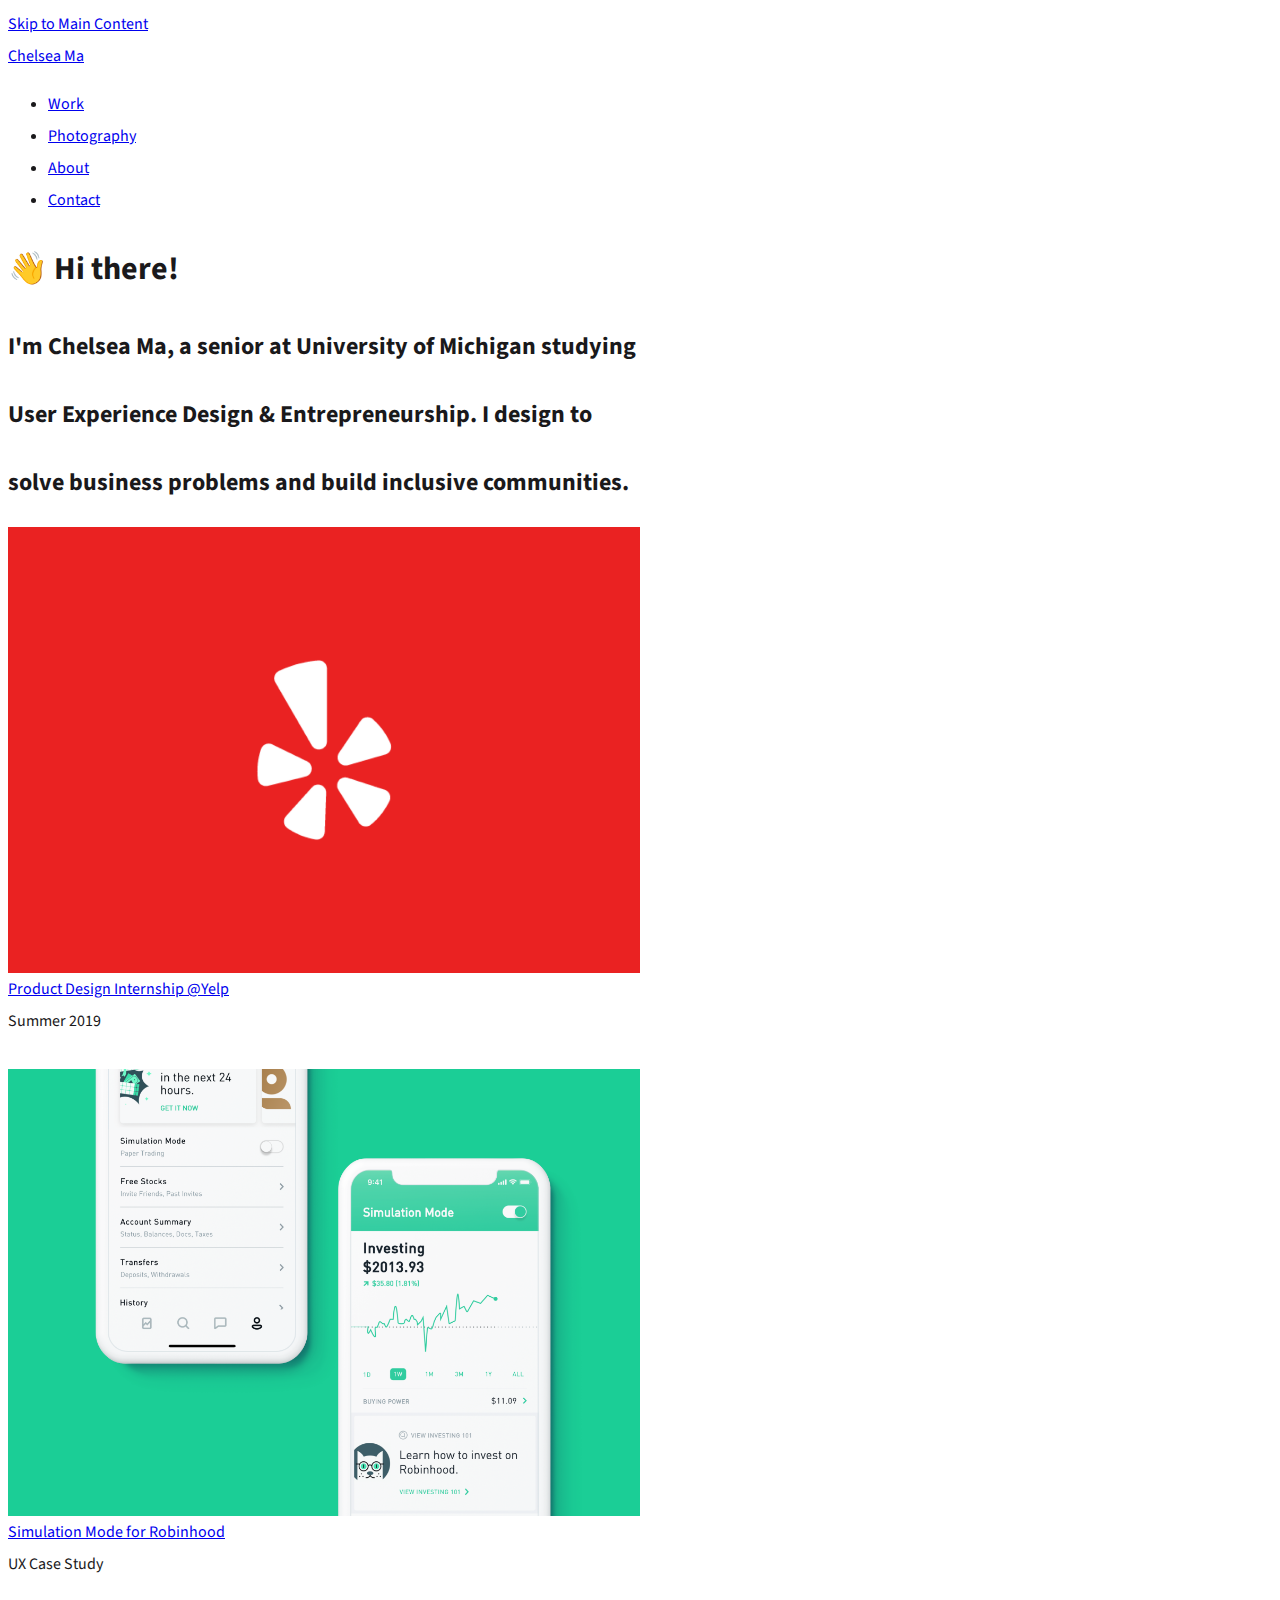
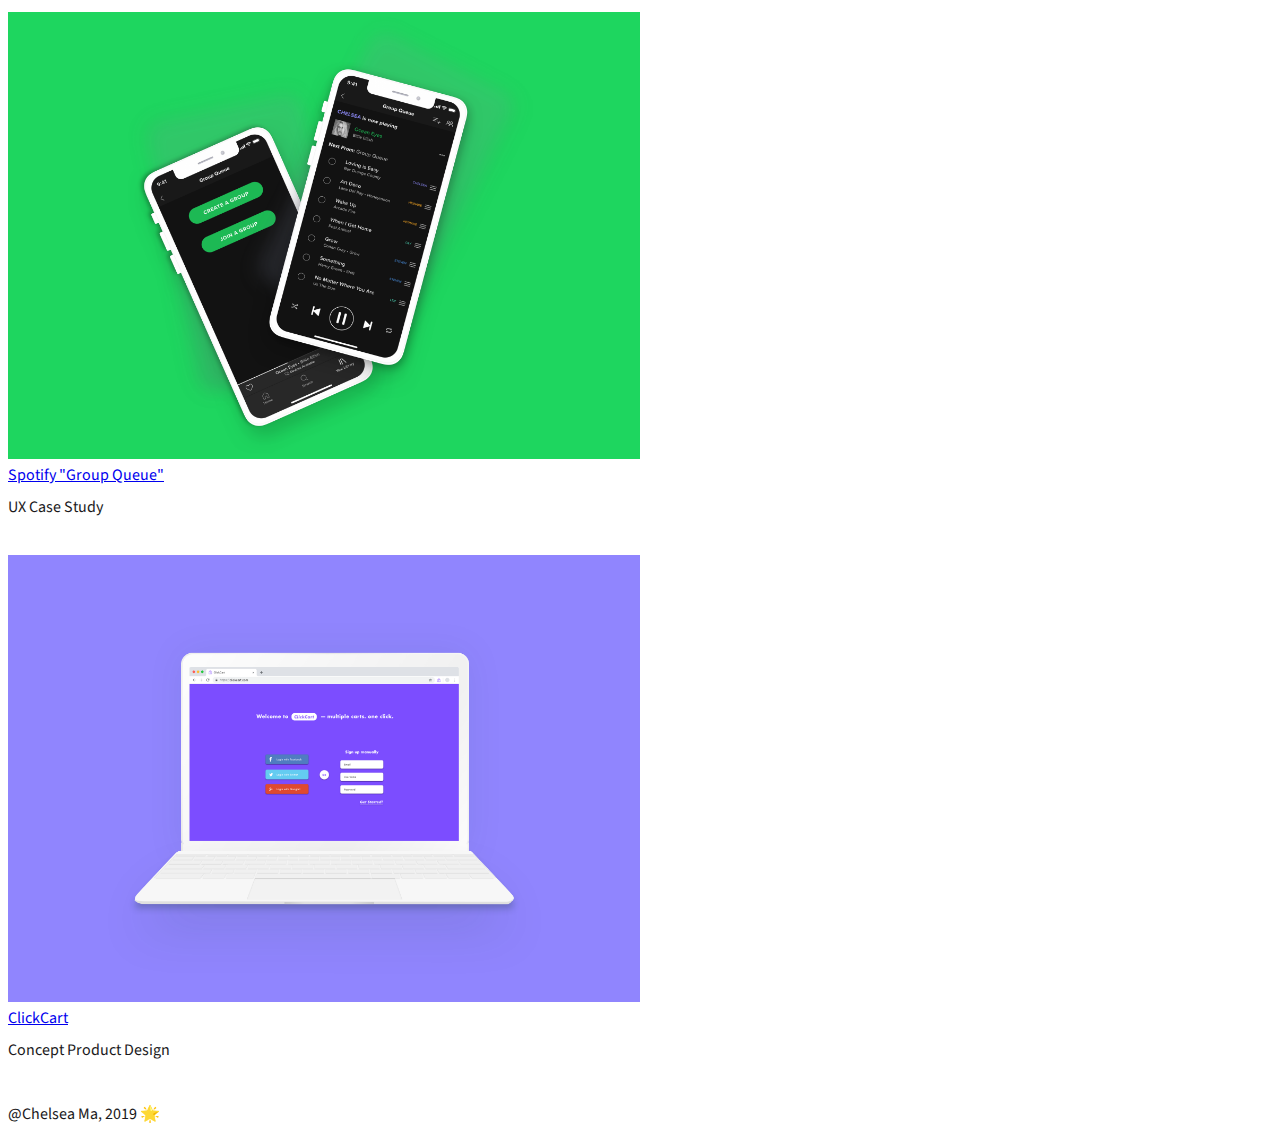
==== index.html @ 52afdb99 "Restructuring the Website" ====
<!DOCTYPE html>
<html lang="en">
<head>
  <link rel="stylesheet" type="text/css" href="css/html5reset.css">
  <link rel="stylesheet" type="text/css" href="css/style.css">
  <meta name = 'viewport' content='width=device-width, initial-scale=1'>
  <title>Chelsea Ma</title>
</head>

<body>
  <div class="skip"><a href="#main">Skip to Main Content</a></div>
  <header class="header">
  	<div class="container">
      <a href="index.html" class="main-logo float-left">Chelsea Ma</a>
			<ul class="main-nav float-right">
				<li><a href="index.html" class="active">Work</a></li>
				<li><a href="photography.html">Photography</a></li>
				<li><a href="about.html">About</a></li>
				<li><a href="contact.html">Contact</a></li>
			</ul>
    </div>
	</header>

 <div id="main">
    <div class="work">
			<div class="container">
				<h1>👋 Hi there!</h1>
				<h2>I'm Chelsea Ma, a senior at University of Michigan studying
				<h2>User Experience Design & Entrepreneurship. I design to</h2>
				<h2>solve business problems and build inclusive communities.‍</h2>

        <div class="work">
          <div class="project1">
            <a href=" ">
              <img src="images/work/project1.png" alt="project1 thumnail">
            </a>
            <div class="desc">
              <div class="title"><a href="project1.html">Product Design Internship @Yelp</a></div>
              <div class="summary">Summer 2019</div>
            </div>
          </div>
          <br>

          <div class="project2">
            <a href=" ">
              <img src="images/work/project2.png" alt="project2 thumnail">
            </a>
            <div class="desc">
              <div class="title"><a href="project2.html">Simulation Mode for Robinhood</a></div>
              <div class="summary">UX Case Study</div>
            </div>
          </div>
          <br>

          <div class="project3">
            <a href=" ">
              <img src="images/work/project3.png" alt="project3 thumnail">
            </a>
            <div class="desc">
              <div class="title"><a href="project3.html">Spotify "Group Queue"</a></div>
              <div class="summary">UX Case Study</div>
            </div>
          </div>
          <br>

          <div class="project4">
            <a href=" ">
              <img src="images/work/project4.png" alt="project4 thumnail">
            </a>
            <div class="desc">
              <div class="title"><a href="project4.html">ClickCart</a></div>
              <div class="summary">Concept Product Design</div>
            </div>
          </div>
          <br>

			</div>
		</div>
  </div>

    <footer>
    @Chelsea Ma, 2019 🌟 <br>
  </footer>


  </body>
</html>
---- css/style.css ----
@import url('https://fonts.googleapis.com/css?family=Source+Sans+Pro:400,600,700');

  body {
    font-family: 'Source Sans Pro';
    font-size: 16px;
    color: #1A191B;
    line-height: 2;
    background: #ffffff;
  }

	img {
		max-width: 50%;
		vertical-align: middle;
	}
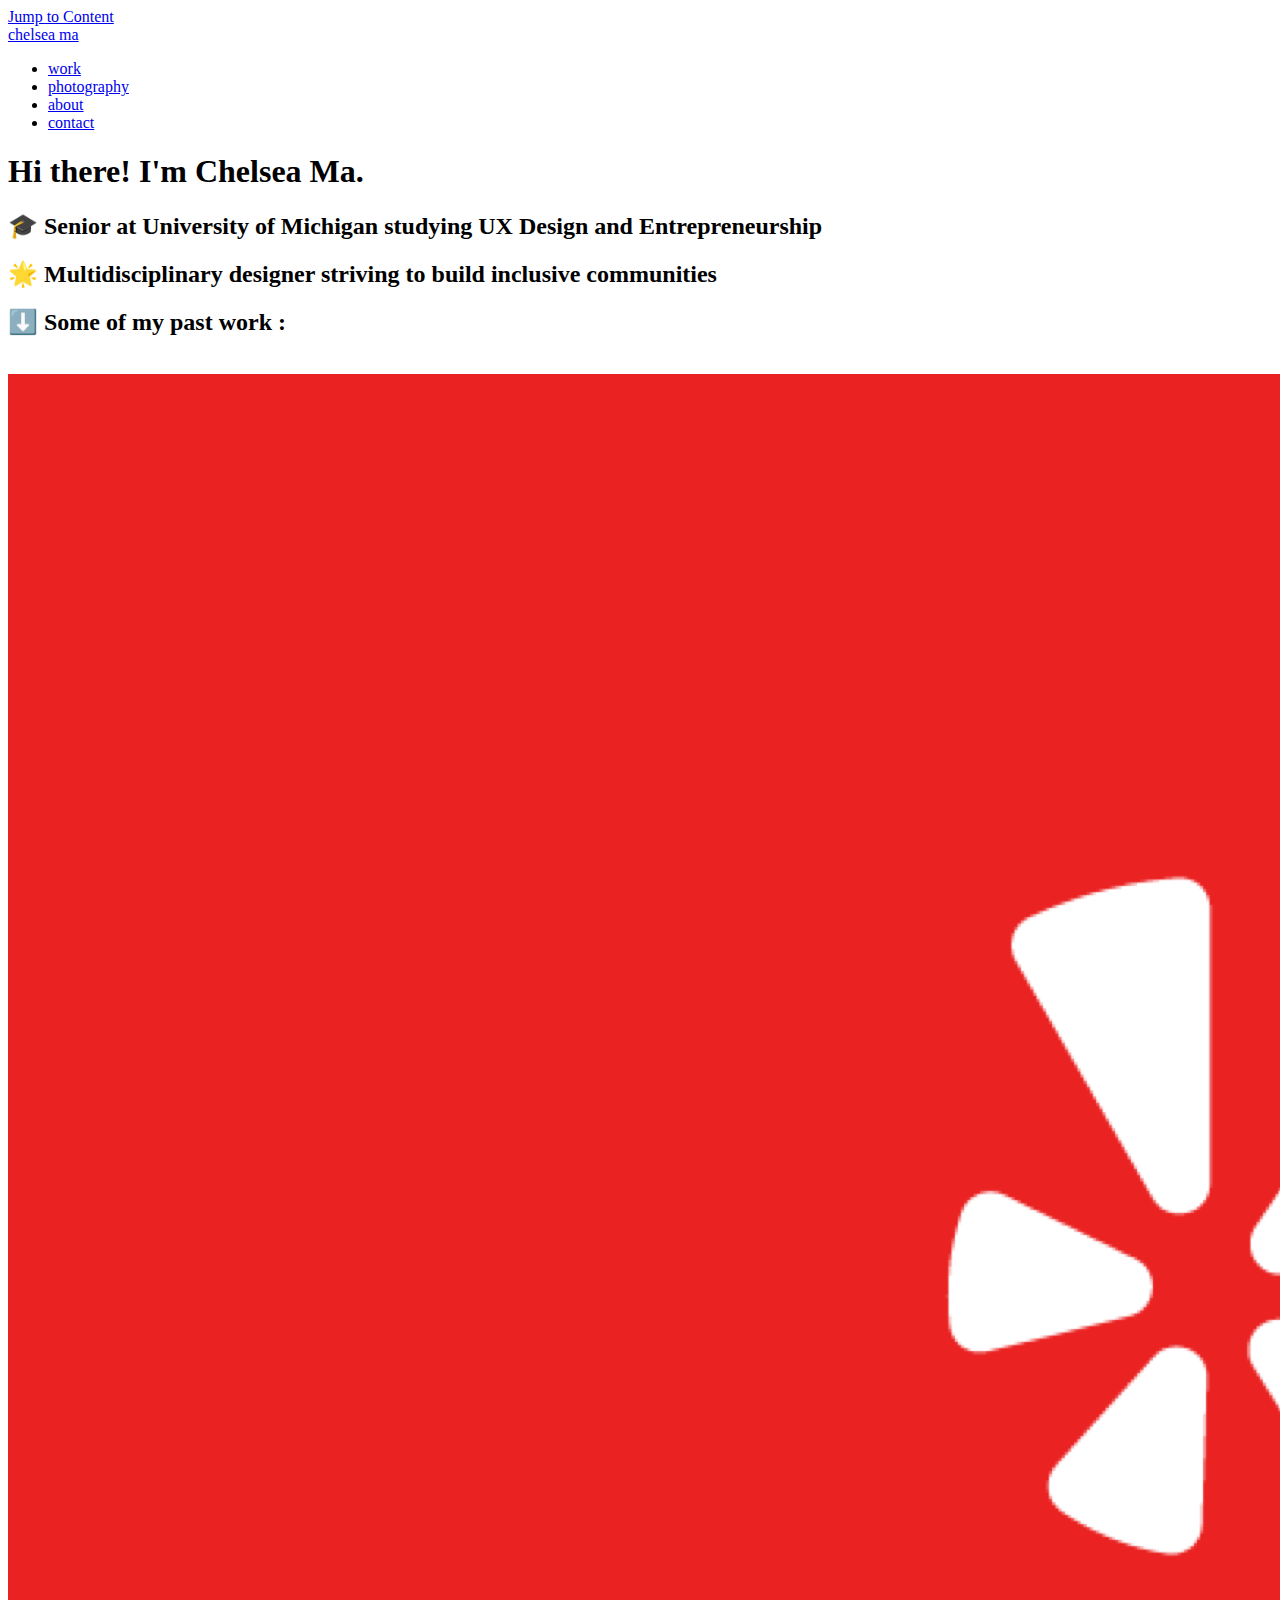
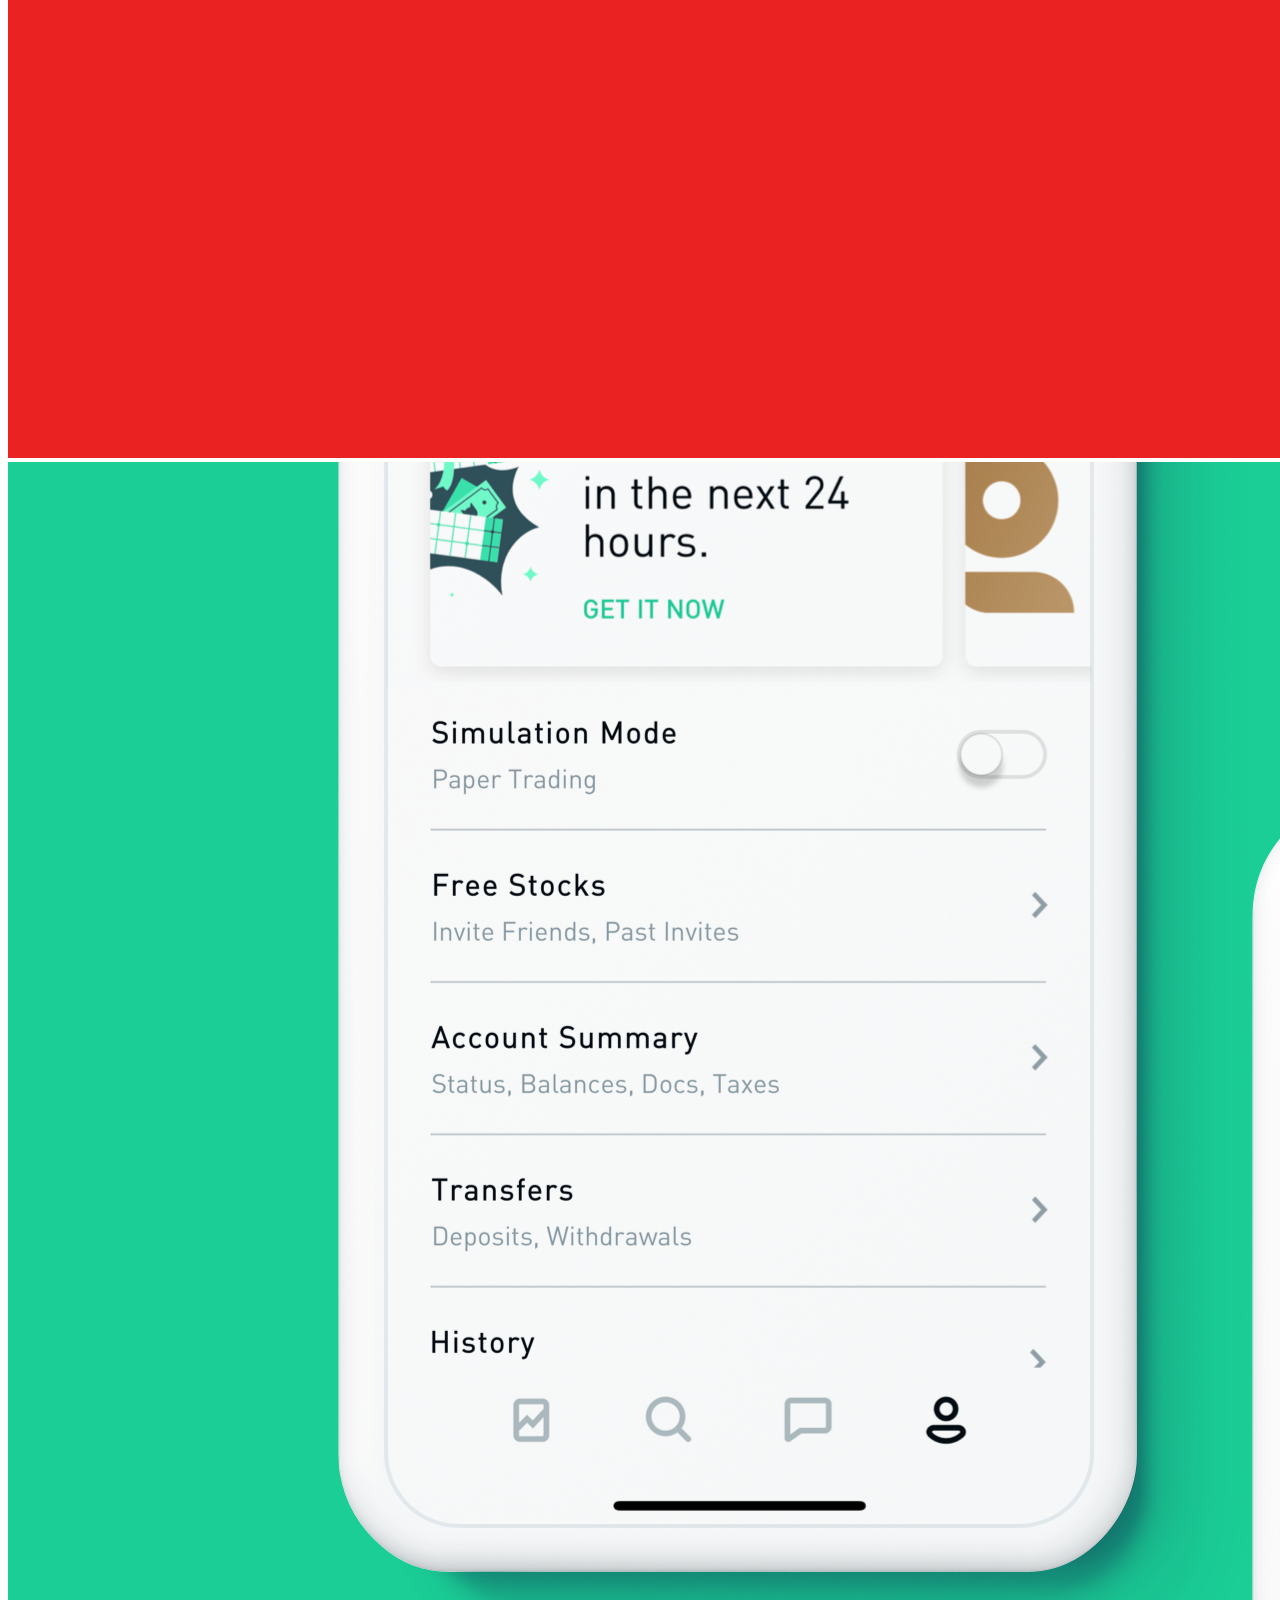
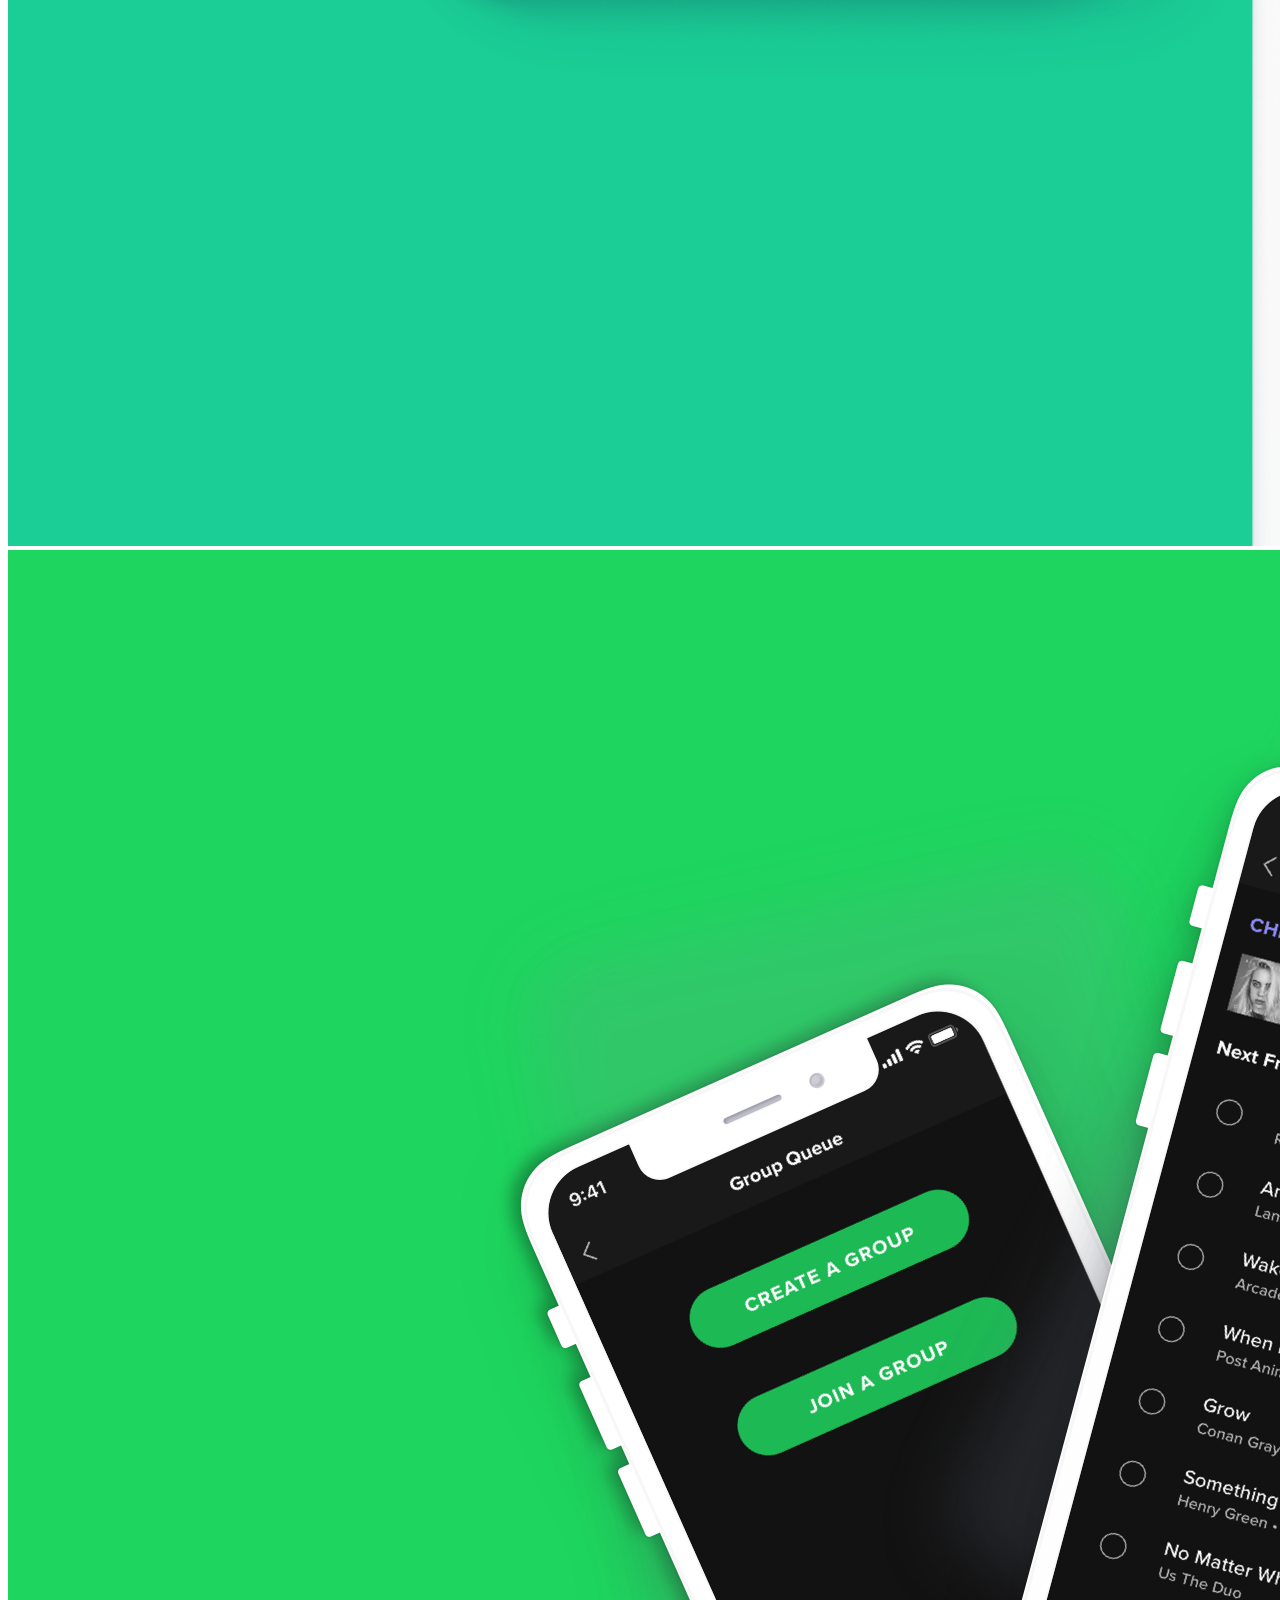
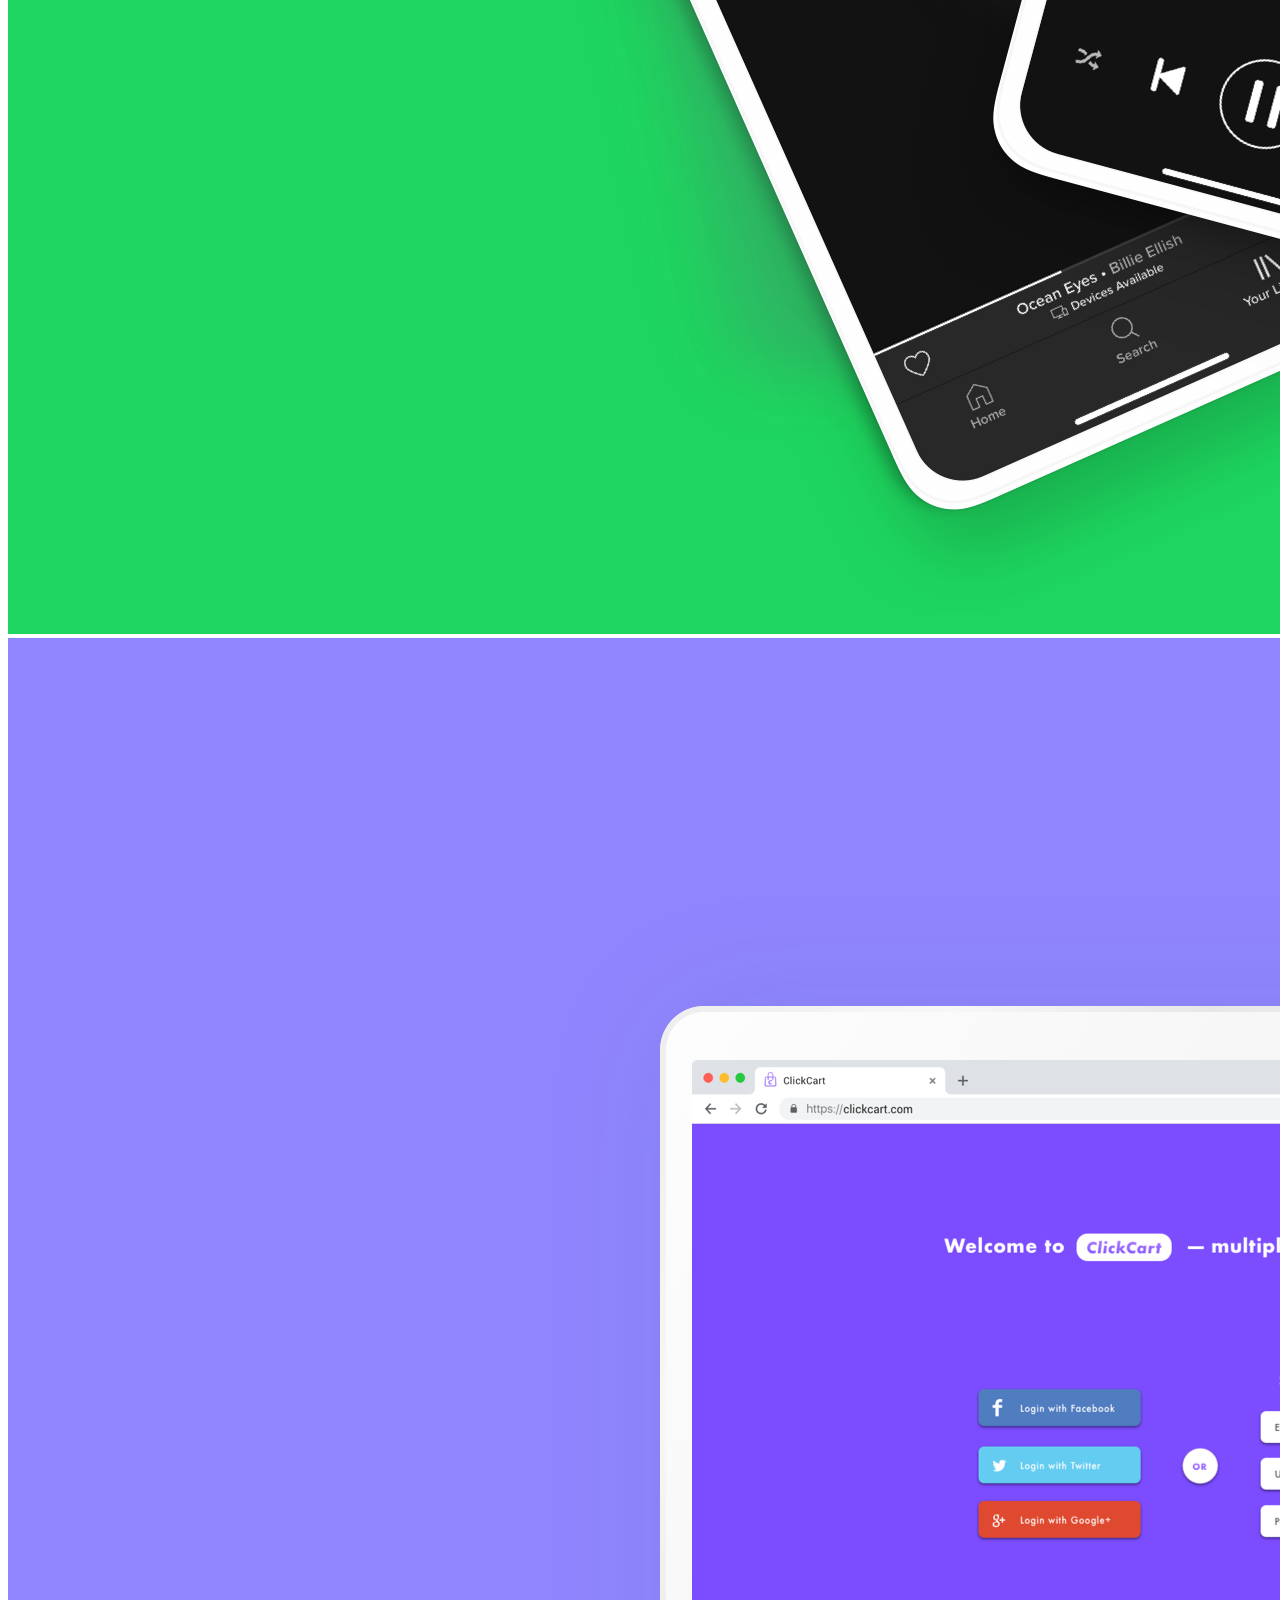
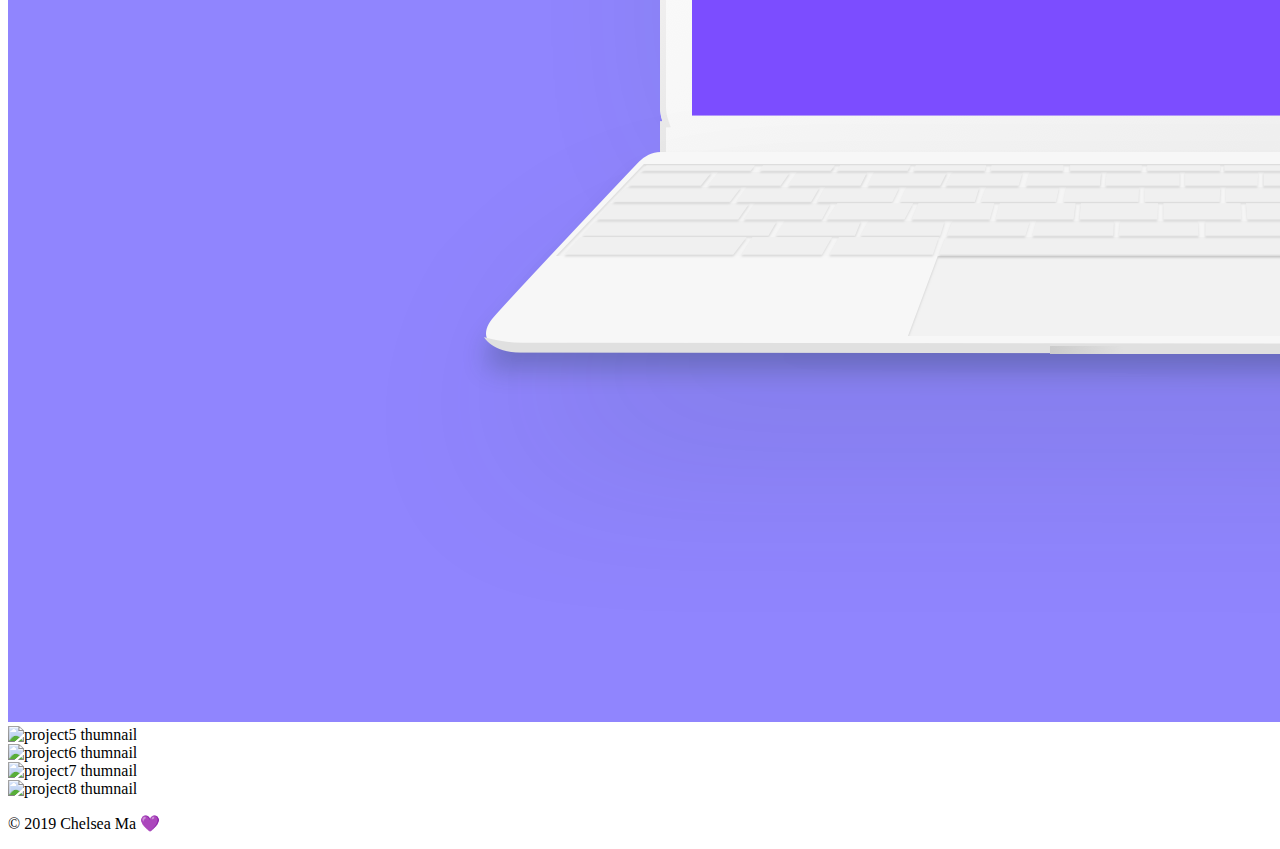
==== commit 2e31f70c: "Update index.html" ====
--- a/index.html
+++ b/index.html
@@ -1,87 +1,99 @@
 <!DOCTYPE html>
 <html lang="en">
+
 <head>
-  <link rel="stylesheet" type="text/css" href="css/html5reset.css">
-  <link rel="stylesheet" type="text/css" href="css/style.css">
-  <meta name = 'viewport' content='width=device-width, initial-scale=1'>
-  <title>Chelsea Ma</title>
+	<meta charset="utf-8">
+	<meta name="viewport" content="width=device-width, initial-scale=1">
+	<title>Chelsea Ma</title>
+	<link rel="stylesheet" href="css/stylesheet.css">
 </head>
 
 <body>
-  <div class="skip"><a href="#main">Skip to Main Content</a></div>
-  <header class="header">
-  	<div class="container">
-      <a href="index.html" class="main-logo float-left">Chelsea Ma</a>
-			<ul class="main-nav float-right">
-				<li><a href="index.html" class="active">Work</a></li>
-				<li><a href="photography.html">Photography</a></li>
-				<li><a href="about.html">About</a></li>
-				<li><a href="contact.html">Contact</a></li>
+	<a class="skip" href="#main">Jump to Content</a>
+	<header class="header">
+		<div class="container">
+			<a href="index.html" class="logo">chelsea ma</a>
+			<ul class="nav">
+				<li><a href="index.html" class="active">work</a></li>
+				<li><a href="photography.html">photography</a></li>
+				<li><a href="about.html">about</a></li>
+				<li><a href="contact.html">contact</a></li>
 			</ul>
-    </div>
+		</div>
 	</header>
 
- <div id="main">
-    <div class="work">
+	<div id="main" class="main-content">
+		<div class="work">
 			<div class="container">
-				<h1>👋 Hi there!</h1>
-				<h2>I'm Chelsea Ma, a senior at University of Michigan studying
-				<h2>User Experience Design & Entrepreneurship. I design to</h2>
-				<h2>solve business problems and build inclusive communities.‍</h2>
+				<h1>Hi there! I'm Chelsea Ma.</h1>
+				<h2>🎓 Senior at University of Michigan studying
+					  UX Design and Entrepreneurship</h2>
+				<h2>🌟 Multidisciplinary designer striving to build inclusive communities</h2>
+				<h2>⬇️ Some of my past work : </h2>
+				<br>
 
-        <div class="work">
-          <div class="project1">
-            <a href=" ">
-              <img src="images/work/project1.png" alt="project1 thumnail">
-            </a>
-            <div class="desc">
-              <div class="title"><a href="project1.html">Product Design Internship @Yelp</a></div>
-              <div class="summary">Summer 2019</div>
-            </div>
-          </div>
-          <br>
+			  <div class="gallery">
+			    <a>
+			      <img src="images/work/project1.png" alt="project1 thumnail">
+			    </a>
+				</div>
 
-          <div class="project2">
-            <a href=" ">
-              <img src="images/work/project2.png" alt="project2 thumnail">
-            </a>
-            <div class="desc">
-              <div class="title"><a href="project2.html">Simulation Mode for Robinhood</a></div>
-              <div class="summary">UX Case Study</div>
-            </div>
-          </div>
-          <br>
+			  <div class="gallery">
+			    <a>
+			      <img src="images/work/project2.png" alt="project2 thumnail" >
+			    </a>
+				</div>
 
-          <div class="project3">
-            <a href=" ">
-              <img src="images/work/project3.png" alt="project3 thumnail">
-            </a>
-            <div class="desc">
-              <div class="title"><a href="project3.html">Spotify "Group Queue"</a></div>
-              <div class="summary">UX Case Study</div>
-            </div>
-          </div>
-          <br>
+			  <div class="gallery">
+			    <a>
+			      <img src="images/work/project3.png" alt="project3 thumnail">
+			    </a>
+				</div>
 
-          <div class="project4">
-            <a href=" ">
-              <img src="images/work/project4.png" alt="project4 thumnail">
-            </a>
-            <div class="desc">
-              <div class="title"><a href="project4.html">ClickCart</a></div>
-              <div class="summary">Concept Product Design</div>
-            </div>
-          </div>
-          <br>
+			  <div class="gallery">
+			    <a>
+			      <img src="images/work/project4.png" alt="project4 thumnail">
+			    </a>
+				</div>
+
+				<div class="gallery">
+					<a>
+						<img src="images/work/project5.png" alt="project5 thumnail">
+					</a>
+				</div>
+
+				<div class="gallery">
+					<a>
+						<img src="images/work/project6.png" alt="project6 thumnail">
+					</a>
+				</div>
+
+				<div class="gallery">
+					<a>
+						<img src="images/work/project7.png" alt="project7 thumnail">
+					</a>
+				</div>
+
+				<div class="gallery">
+					<a>
+						<img src="images/work/project8.png" alt="project8 thumnail">
+					</a>
+				</div>
+
+				<div class="clearfix"></div>
 
 			</div>
 		</div>
-  </div>
+	</div>
 
-    <footer>
-    @Chelsea Ma, 2019 🌟 <br>
-  </footer>
+	<footer class="footer">
+		<div class="container">
+			<div class="copy">
+        <p>&copy; 2019 Chelsea Ma 💜</p>
+			</div>
+		</div>
+	</footer>
 
 
-  </body>
+</body>
 </html>
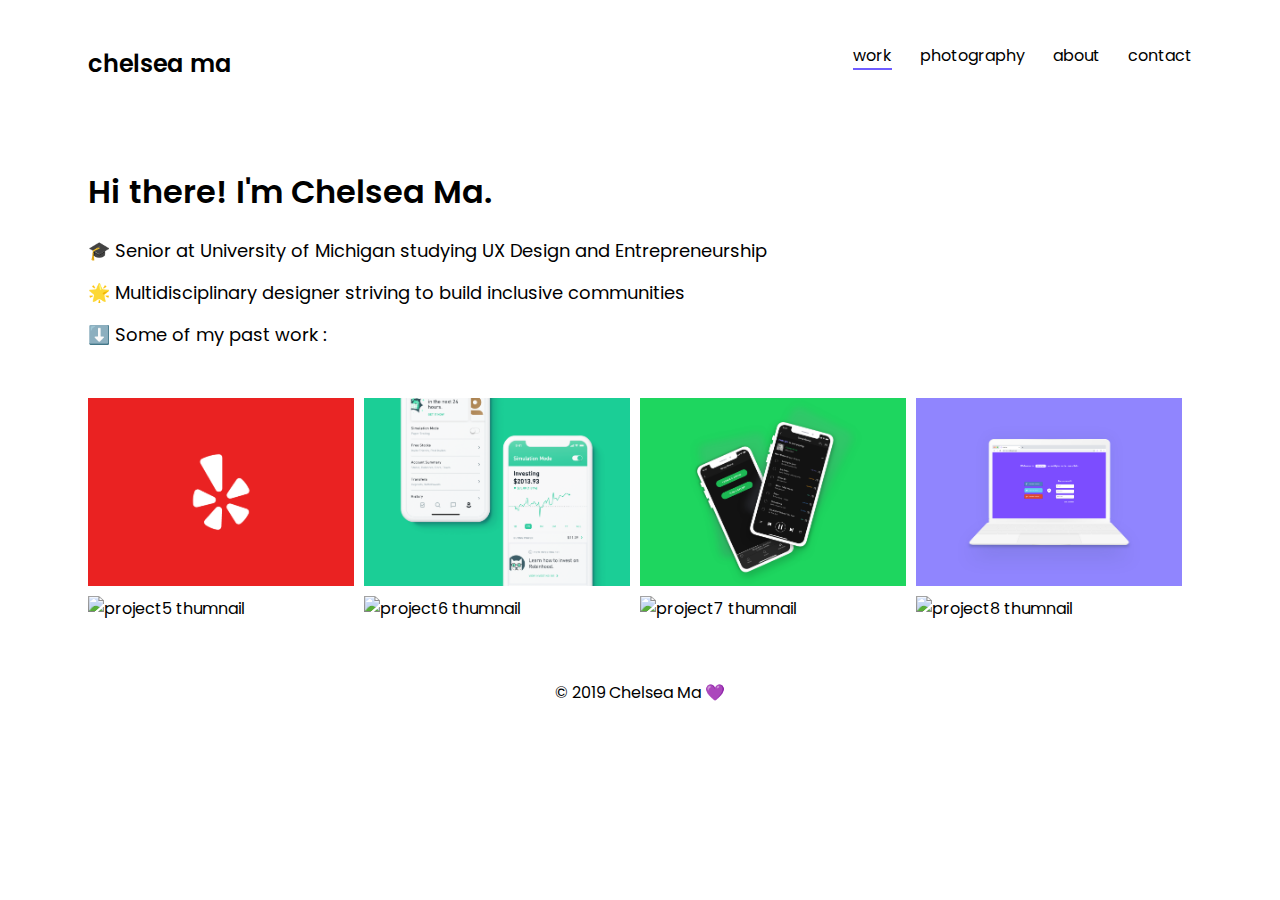
==== commit e578ff44: "Update index.html" ====
--- a/index.html
+++ b/index.html
@@ -5,7 +5,7 @@
 	<meta charset="utf-8">
 	<meta name="viewport" content="width=device-width, initial-scale=1">
 	<title>Chelsea Ma</title>
-	<link rel="stylesheet" href="css/stylesheet.css">
+	<link rel="stylesheet" href="css/style.css">
 </head>
 
 <body>
--- a/css/style.css
+++ b/css/style.css
@@ -0,0 +1,353 @@
+@import url('https://fonts.googleapis.com/css?family=Poppins:300,400,500,600,700,800,900&display=swap');
+
+/* Basics */
+body {
+  font-family: 'Poppins', sans-serif;
+  font-weight: normal;
+  font-size: 16px;
+  color: #000000;
+  line-height: 2;
+  background: #ffffff;
+  padding-left: 40px;
+  padding-right: 40px;
+}
+
+img {
+  vertical-align: middle;
+}
+
+h1, h2, h3, h4, h5, h6 { font-weight: normal; }
+
+h1 { font-size: 32px; }
+h2 { font-size: 18px; }
+h3 { font-size: 16px; }
+h4 { font-size: 14px; }
+h5 { font-size: 12px; }
+h6 { font-size: 10px; }
+
+.work{
+  line-height: normal;
+}
+
+.work h1 {
+  margin-top: 80px;
+  font-weight:600;
+}
+
+a {
+  text-decoration: none;
+  color: inherit;
+}
+
+a.link {
+  color: #6E5CFF;
+  border-bottom: 2px solid transparent;
+
+  -webkit-transition: all 0.3s ease;
+      transition: all 0.3s ease;
+}
+
+a.link:hover {
+  border-bottom: 2px solid #6E5CFF;
+}
+
+/* Nav Menu */
+.nav {
+  float: right;
+  margin-top: 0px;
+}
+
+.logo {
+  font-size: 24px;
+  font-weight: 600;
+}
+
+.nav li {
+  display: inline-block;
+  position: relative;
+  margin-right: 24px;
+}
+
+.nav li:last-child { margin-right: 0px; }
+
+.nav li a {
+  font-family: 'Poppins', sans-serif;
+  font-size: 16px;
+  position: relative;
+}
+
+.nav li a::before {
+  content: '';
+  width: 0;
+  height: 2px;
+  position: absolute;
+  bottom: -3px;
+  left: 0;
+  background: #6E5CFF;
+
+  -webkit-transition: all 0.3s ease;
+      transition: all 0.3s ease;
+}
+
+.nav li a.active::before,
+.nav li a:hover::before { width: 100%; }
+
+.nav li .sub-menu {
+  display: none;
+  position: absolute;
+  top: 100%;
+  right: 0;
+  text-align: right;
+  white-space: nowrap;
+}
+
+.nav li .sub-menu.visible { display: block; }
+
+.nav li .sub-menu li {
+  display: block;
+  margin: 0;
+  line-height: normal;
+}
+
+.nav li .sub-menu li a {
+  font-size: 12px;
+  color: #000000;
+}
+
+.nav li .sub-menu li a.active,
+.nav li .sub-menu li a:hover { color: #ffffff; }
+
+.nav li .sub-menu li a::before { display: none; }
+
+/* Gallery */
+
+.container {
+  max-width: 1440px;
+  position: relative;
+  margin: 40px;
+  margin-bottom: 0px;
+}
+
+.gallery {
+  float: left;
+  width: 24.99999%;
+}
+
+.gallery img {
+  width: 100%;
+  height: auto;
+  padding-right: 10px;
+  padding-top: 10px;
+  /* padding-right: 20px; */
+  /* padding-top: 20px; */
+}
+
+/* .desc {
+  padding: 15px;
+  font-size: 16px;
+  text-align: center;
+} */
+
+* {
+  box-sizing: border-box;
+}
+
+.clearfix:after {
+  content: "";
+  display: table;
+  clear: both;
+}
+
+/* columns */
+.column-left {
+  float: left;
+  width: 45%;
+}
+
+.column-right {
+  float: left;
+  width: 55%;
+  padding-left: 40px;
+  padding-right: 40px;
+}
+
+.row:after {
+  content: "";
+  display: table;
+  clear: both;
+}
+
+/* about */
+.about{
+  margin-top: 100px;
+  margin-bottom: 20px;
+}
+.about img {
+  max-width: 100%;
+  margin-top: 20px;
+}
+
+
+
+/* contact*/
+
+  /* .contact-info {
+    max-width: 500px;
+    margin: 50px auto 0;
+  } */
+
+  .contact-form {
+    max-width: 500px;
+    margin: 100px auto 0;
+    margin-bottom: 30px;
+
+  }
+
+  .contact-form .form-group { margin-bottom: 25px; }
+  .contact-form .form-group:last-child { margin-bottom: 0; }
+
+	input[type="text"],
+	textarea {
+		display: block;
+		width: 100%;
+		line-height: 50px;
+		font-family: inherit;
+		font-size: 16px;
+		padding: 5px 15px;
+    background: #f5f5fe;
+	}
+
+	textarea {
+		max-width: 100%;
+		min-height: 120px;
+		line-height: inherit;
+		padding: 15px;
+	}
+
+	label {
+		display: block;
+		position: relative;
+		cursor: pointer;
+		font-size: 16px;
+		font-weight: 500;
+		margin-bottom: 5px;
+	}
+
+  /* button */
+  	input[type="submit"],
+  	.btn {
+  		display: inline-block;
+  		position: relative;
+  		font-family: inherit;
+  		font-size: 16px;
+  		padding: 5px 30px;
+  		line-height: 40px;
+  		color: #ffffff;
+  		background: #6E5CFF;
+  		cursor: pointer;
+  	}
+
+
+/* Footer */
+.footer {
+    display: flex;
+    right: 0;
+    bottom: 0;
+    left: 0;
+    width: 100%;
+    justify-content: center;
+    background-color: #ffffff;
+}
+
+/* Responsiveness */
+
+	@media (max-width: 1440px) {
+	}
+
+	@media (max-width: 1024px) {
+    .container {margin: 0; }
+
+    h1 { font-size: 22px; line-height: 2;}
+    h2 { font-size: 15px; line-height: 2;}
+    h3 { font-size: 12px; }
+    p { font-size: 15px;}
+
+    .body {
+      padding-left: 10px;
+      padding-right: 10px;
+    }
+
+    .gallery {
+      width: 49.99999%;
+      margin:  0;
+    }
+
+		.column-left {
+			width: 100% !important;
+			padding: 0 !important;
+			margin-bottom: 50px;
+		}
+
+    .column-right {
+			width: 100% !important;
+			padding: 0 !important;
+			margin-bottom: 50px;
+		}
+
+		.column-left:last-child { margin-bottom: 0; }
+    .column-right:last-child { margin-bottom: 0; }
+
+    .header {
+      position: relative;
+      line-height: 30px;
+      padding-top: 40px;
+    }
+    .main-content { padding-top: 60px; }
+
+    .nav{
+      margin-top: 0;
+    }
+		.nav li {
+			display: block;
+			margin: 0;
+			text-align: right;
+		}
+
+    .nav li a {
+      font-size: 14px;
+    }
+
+    .nav li.sub-menu {
+      position: relative;
+      margin-bottom: 15px;
+    }
+
+    label {
+      font-size: 14px;
+    }
+	}
+
+	@media (max-width: 500px) {
+		.container {padding: 0px; }
+    .body {
+      padding-left: 10px;
+      padding-right: 10px;
+    }
+
+    .gallery {
+      width: 100%;
+    }
+
+
+	}
+
+/* Jump to Content */
+.skip{
+    left:-999px;
+    position:absolute;
+    top:auto;
+    width:1px;
+    height:1px;
+    overflow:hidden;
+    z-index:-999;
+}
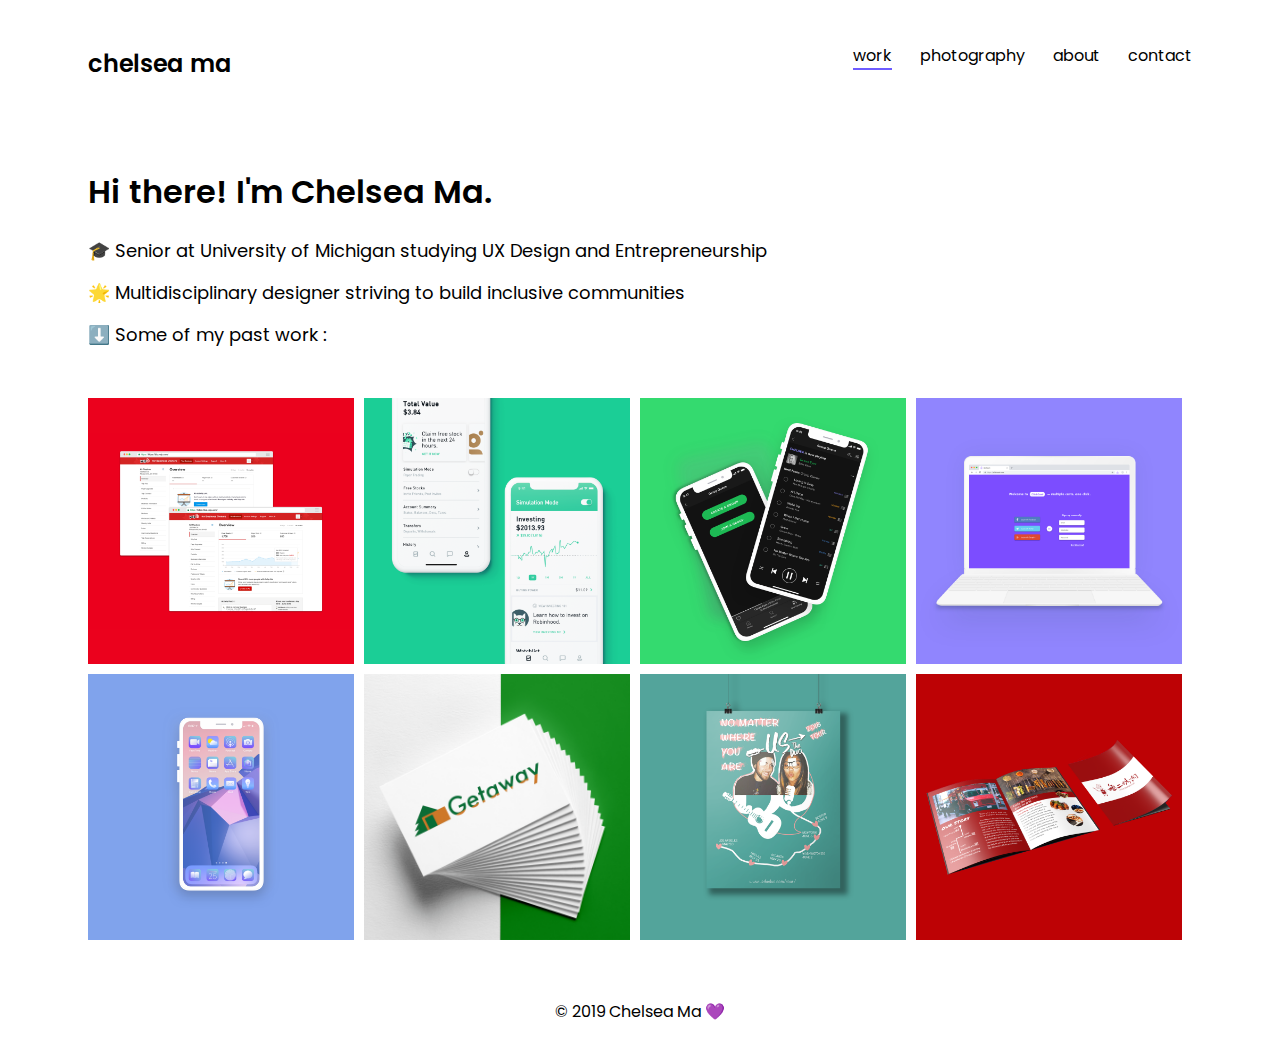
==== commit af3f3f63: "Update index.html" ====
--- a/index.html
+++ b/index.html
@@ -5,6 +5,7 @@
 	<meta charset="utf-8">
 	<meta name="viewport" content="width=device-width, initial-scale=1">
 	<title>Chelsea Ma</title>
+	<link rel="stylesheet" type="text/css" href="css/html5reset.css">
 	<link rel="stylesheet" href="css/style.css">
 </head>
 
--- a/css/style.css
+++ b/css/style.css
@@ -285,13 +285,13 @@
 		.column-left {
 			width: 100% !important;
 			padding: 0 !important;
-			margin-bottom: 50px;
+			margin-bottom: 40px;
 		}
 
     .column-right {
 			width: 100% !important;
 			padding: 0 !important;
-			margin-bottom: 50px;
+			margin-bottom: 40px;
 		}
 
 		.column-left:last-child { margin-bottom: 0; }
@@ -302,7 +302,8 @@
       line-height: 30px;
       padding-top: 40px;
     }
-    .main-content { padding-top: 60px; }
+		
+    .main-content { padding-top: 100px; }
 
     .nav{
       margin-top: 0;
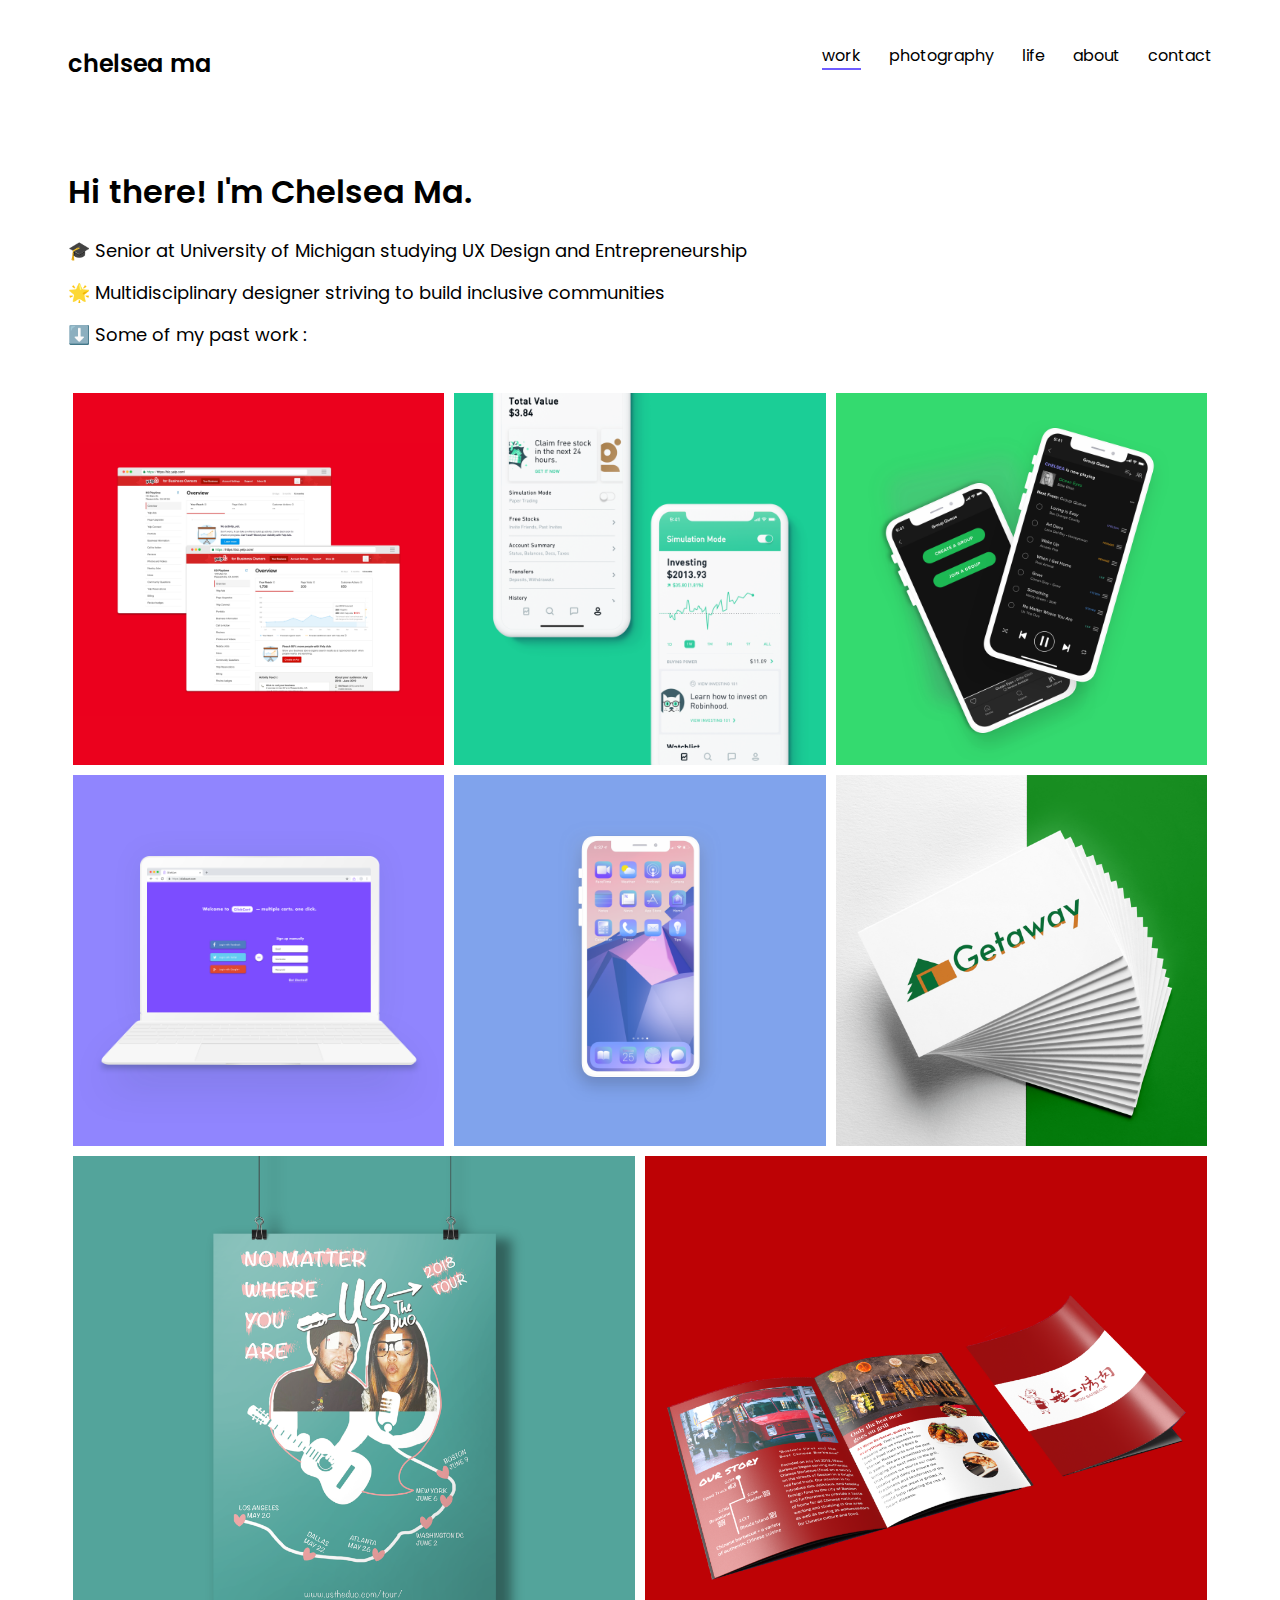
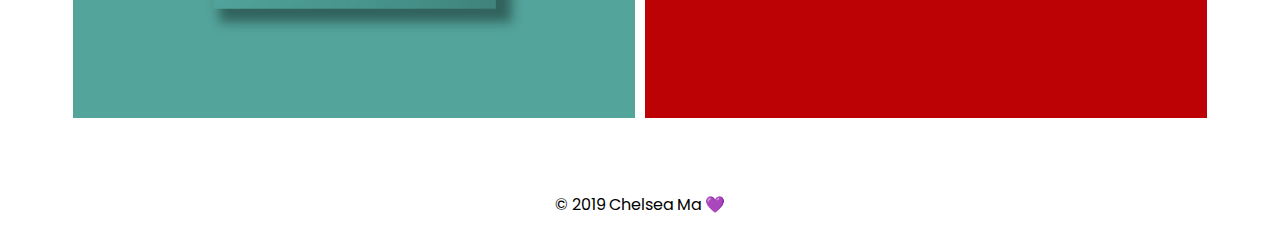
==== commit 94293917: "Update index.html" ====
--- a/index.html
+++ b/index.html
@@ -17,15 +17,20 @@
 			<ul class="nav">
 				<li><a href="index.html" class="active">work</a></li>
 				<li><a href="photography.html">photography</a></li>
+				<li><a href="life.html">life</a></li>
 				<li><a href="about.html">about</a></li>
 				<li><a href="contact.html">contact</a></li>
 			</ul>
 		</div>
 	</header>
 
+
+
+
 	<div id="main" class="main-content">
 		<div class="work">
 			<div class="container">
+
 				<h1>Hi there! I'm Chelsea Ma.</h1>
 				<h2>🎓 Senior at University of Michigan studying
 					  UX Design and Entrepreneurship</h2>
@@ -33,55 +38,16 @@
 				<h2>⬇️ Some of my past work : </h2>
 				<br>
 
-			  <div class="gallery">
-			    <a>
-			      <img src="images/work/project1.png" alt="project1 thumnail">
-			    </a>
+				<div class="gallery">
+					<div class = "pic"><img src="images/work/project1.png" alt="project 1 thumnail"></div>
+					<div class = "pic"><img src="images/work/project2.png" alt="project 2 thumnail"></div>
+					<div class = "pic"><img src="images/work/project3.png" alt="project 3 thumnail"></div>
+					<div class = "pic"><img src="images/work/project4.png" alt="project 4 thumnail"></div>
+					<div class = "pic"><img src="images/work/project5.png" alt="project 5 thumnail"></div>
+					<div class = "pic"><img src="images/work/project6.png" alt="project 6 thumnail"></div>
+					<div class = "pic"><img src="images/work/project7.png" alt="project 7 thumnail"></div>
+					<div class = "pic"><img src="images/work/project8.png" alt="project 8 thumnail"></div>
 				</div>
-
-			  <div class="gallery">
-			    <a>
-			      <img src="images/work/project2.png" alt="project2 thumnail" >
-			    </a>
-				</div>
-
-			  <div class="gallery">
-			    <a>
-			      <img src="images/work/project3.png" alt="project3 thumnail">
-			    </a>
-				</div>
-
-			  <div class="gallery">
-			    <a>
-			      <img src="images/work/project4.png" alt="project4 thumnail">
-			    </a>
-				</div>
-
-				<div class="gallery">
-					<a>
-						<img src="images/work/project5.png" alt="project5 thumnail">
-					</a>
-				</div>
-
-				<div class="gallery">
-					<a>
-						<img src="images/work/project6.png" alt="project6 thumnail">
-					</a>
-				</div>
-
-				<div class="gallery">
-					<a>
-						<img src="images/work/project7.png" alt="project7 thumnail">
-					</a>
-				</div>
-
-				<div class="gallery">
-					<a>
-						<img src="images/work/project8.png" alt="project8 thumnail">
-					</a>
-				</div>
-
-				<div class="clearfix"></div>
 
 			</div>
 		</div>
--- a/css/style.css
+++ b/css/style.css
@@ -8,8 +8,8 @@
   color: #000000;
   line-height: 2;
   background: #ffffff;
-  padding-left: 40px;
-  padding-right: 40px;
+  padding-left: 20px;
+  padding-right: 20px;
 }
 
 img {
@@ -31,6 +31,10 @@
 
 .work h1 {
   margin-top: 80px;
+  font-weight:600;
+}
+
+.life-intro h1{
   font-weight:600;
 }
 
@@ -129,24 +133,29 @@
 }
 
 .gallery {
-  float: left;
-  width: 24.99999%;
-}
-
-.gallery img {
+  max-width: 1440px;
+  margin: auto;
+}
+
+.gallery {
+  font-size: 0;
+  flex-flow: row wrap;
+  display: flex;
+}
+
+.gallery div {
+  flex: auto;
+  width: 300px;
+  margin: 5px;
+}
+
+.gallery div img {
   width: 100%;
   height: auto;
-  padding-right: 10px;
-  padding-top: 10px;
-  /* padding-right: 20px; */
-  /* padding-top: 20px; */
-}
-
-/* .desc {
-  padding: 15px;
-  font-size: 16px;
-  text-align: center;
-} */
+}
+
+
+/* columns */
 
 * {
   box-sizing: border-box;
@@ -158,7 +167,6 @@
   clear: both;
 }
 
-/* columns */
 .column-left {
   float: left;
   width: 45%;
@@ -191,16 +199,15 @@
 
 /* contact*/
 
-  /* .contact-info {
-    max-width: 500px;
+  .contact-info {
+    max-width: 650px;
     margin: 50px auto 0;
-  } */
+  }
 
   .contact-form {
-    max-width: 500px;
-    margin: 100px auto 0;
+    max-width: 650px;
+    /* margin: 100px auto 0; */
     margin-bottom: 30px;
-
   }
 
   .contact-form .form-group { margin-bottom: 25px; }
@@ -219,7 +226,7 @@
 
 	textarea {
 		max-width: 100%;
-		min-height: 120px;
+		min-height: 150px;
 		line-height: inherit;
 		padding: 15px;
 	}
@@ -251,6 +258,7 @@
 /* Footer */
 .footer {
     display: flex;
+    margin-top: 10px;
     right: 0;
     bottom: 0;
     left: 0;
@@ -259,13 +267,21 @@
     background-color: #ffffff;
 }
 
+
 /* Responsiveness */
 
+  @media screen and (prefers-reduced-motion: reduce) { }
+
+  @media screen and (prefers-reduced-motion) { }
+
 	@media (max-width: 1440px) {
-	}
+    .profile-pic {
+      display: none;
+    }
+  }
 
 	@media (max-width: 1024px) {
-    .container {margin: 0; }
+    .container {margin-top: 40; }
 
     h1 { font-size: 22px; line-height: 2;}
     h2 { font-size: 15px; line-height: 2;}
@@ -277,10 +293,7 @@
       padding-right: 10px;
     }
 
-    .gallery {
-      width: 49.99999%;
-      margin:  0;
-    }
+    .main-content { padding-top: 100px; }
 
 		.column-left {
 			width: 100% !important;
@@ -302,8 +315,6 @@
       line-height: 30px;
       padding-top: 40px;
     }
-		
-    .main-content { padding-top: 100px; }
 
     .nav{
       margin-top: 0;
@@ -326,20 +337,32 @@
     label {
       font-size: 14px;
     }
+
+    .profile-pic {
+      display: inline-block;
+    }
+
+    .flip-card {
+      display: none;
+    }
+
 	}
 
 	@media (max-width: 500px) {
-		.container {padding: 0px; }
+		.container {padding: 0px;}
+
     .body {
-      padding-left: 10px;
-      padding-right: 10px;
+      padding-left: 5px;
+      padding-right: 5px;
     }
 
     .gallery {
       width: 100%;
     }
 
-
+    .parallax {
+      display: none;
+    }
 	}
 
 /* Jump to Content */
@@ -352,3 +375,74 @@
     overflow:hidden;
     z-index:-999;
 }
+
+/* Parallax Image */
+.parallax {
+  padding-top: 200px;
+  padding-bottom: 200px;
+  overflow: hidden;
+  position: relative;
+  width: 100%;
+  background-image: url("https://i.postimg.cc/JtwFWNMw/F8-B706-A9-29-A6-4117-B165-B71195-E3-C07-E.jpg");
+  background-attachment: fixed;
+  background-size: cover;
+  -moz-background-size: cover;
+  -webkit-background-size: cover;
+  background-repeat: no-repeat;
+  background-position: top center;
+}
+
+
+/* Flip Card */
+.flip-card {
+  background-color: transparent;
+  width: 500px;
+  height: 500px;
+  perspective: 1000px;
+}
+
+.flip-card-inner {
+  position: relative;
+  width: 100%;
+  height: 100%;
+  height: 100%;
+  text-align: center;
+  transition: transform 0.8s;
+  transform-style: preserve-3d;
+  box-shadow: 0 4px 8px 0 rgba(0, 0, 0, 0.2);
+}
+
+.flip-card:focus {
+    outline: 0;
+}
+
+.flip-card:hover .flip-card-inner,
+.flip-card:focus .flip-card-inner{
+  transform: rotateY(180deg);
+}
+
+.flip-card-front,
+.flip-card-back {
+  position: absolute;
+  width: 100%;
+  height: 100%;
+  backface-visibility: hidden;
+}
+
+.flip-card-front {
+  background: #fff;
+  z-index: 2;
+  display: flex;
+  justify-content: center;
+  align-items: center;
+}
+
+.flip-card-back {
+  background: #fff;
+  transform: rotateY(180deg);
+  z-index: 1;
+  display: flex;
+  justify-content: center;
+  align-items: center;
+}
+
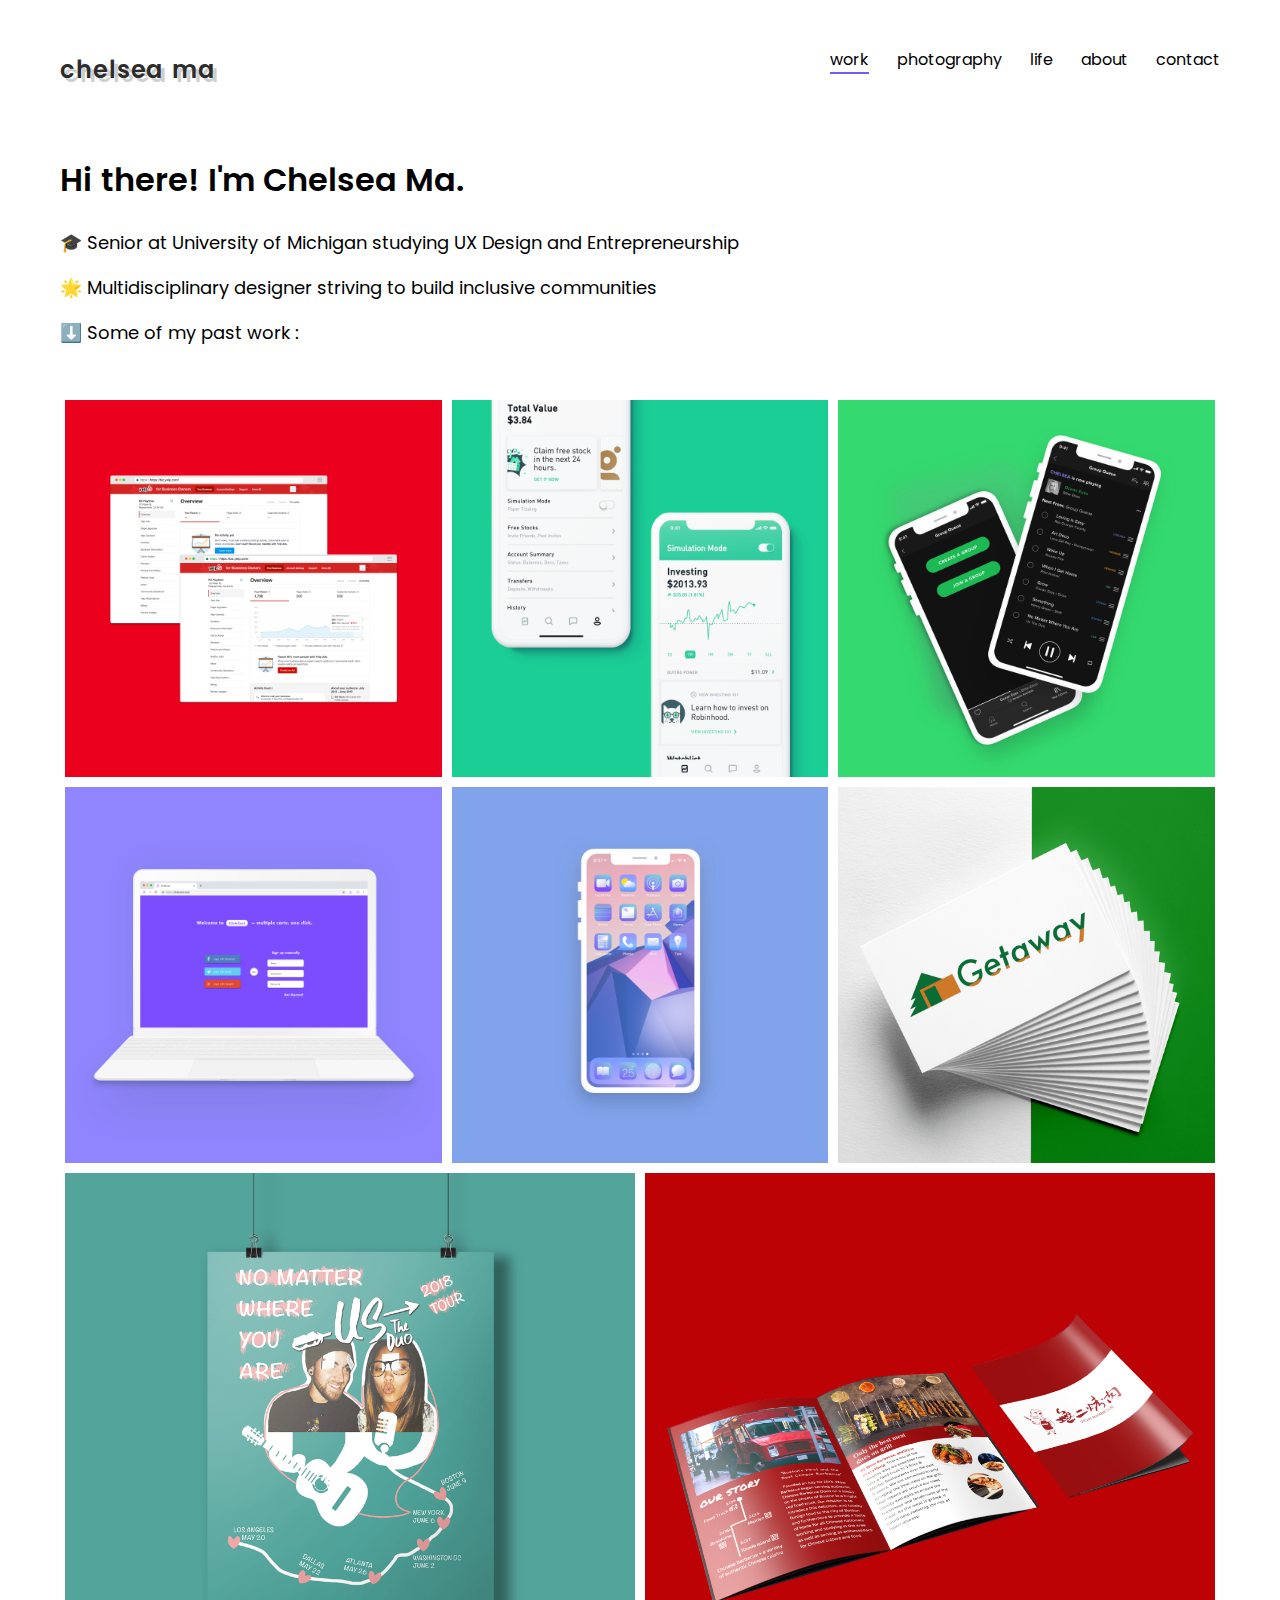
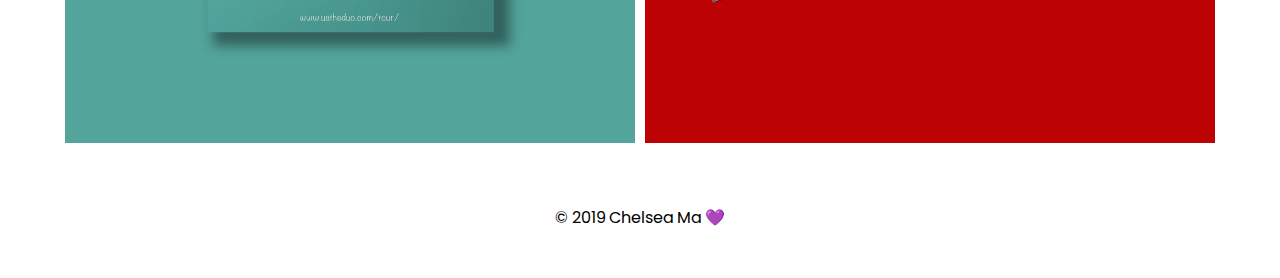
==== commit f643f039: "Update index.html" ====
--- a/index.html
+++ b/index.html
@@ -7,6 +7,17 @@
 	<title>Chelsea Ma</title>
 	<link rel="stylesheet" type="text/css" href="css/html5reset.css">
 	<link rel="stylesheet" href="css/style.css">
+
+	<!-- Global site tag (gtag.js) - Google Analytics -->
+	<script async src="https://www.googletagmanager.com/gtag/js?id=UA-134165354-1"></script>
+	<script>
+	  window.dataLayer = window.dataLayer || [];
+	  function gtag(){dataLayer.push(arguments);}
+	  gtag('js', new Date());
+
+	  gtag('config', 'UA-134165354-1');
+	</script>
+
 </head>
 
 <body>
@@ -24,31 +35,25 @@
 		</div>
 	</header>
 
+	<div id="main" class="main-content" tabindex="-1">
+		<div class="container">
 
+			<h1>Hi there! I'm Chelsea Ma.</h1>
+			<h2>🎓 Senior at University of Michigan studying
+				  UX Design and Entrepreneurship</h2>
+			<h2>🌟 Multidisciplinary designer striving to build inclusive communities</h2>
+			<h2>⬇️ Some of my past work : </h2>
+			<br>
 
-
-	<div id="main" class="main-content">
-		<div class="work">
-			<div class="container">
-
-				<h1>Hi there! I'm Chelsea Ma.</h1>
-				<h2>🎓 Senior at University of Michigan studying
-					  UX Design and Entrepreneurship</h2>
-				<h2>🌟 Multidisciplinary designer striving to build inclusive communities</h2>
-				<h2>⬇️ Some of my past work : </h2>
-				<br>
-
-				<div class="gallery">
-					<div class = "pic"><img src="images/work/project1.png" alt="project 1 thumnail"></div>
-					<div class = "pic"><img src="images/work/project2.png" alt="project 2 thumnail"></div>
-					<div class = "pic"><img src="images/work/project3.png" alt="project 3 thumnail"></div>
-					<div class = "pic"><img src="images/work/project4.png" alt="project 4 thumnail"></div>
-					<div class = "pic"><img src="images/work/project5.png" alt="project 5 thumnail"></div>
-					<div class = "pic"><img src="images/work/project6.png" alt="project 6 thumnail"></div>
-					<div class = "pic"><img src="images/work/project7.png" alt="project 7 thumnail"></div>
-					<div class = "pic"><img src="images/work/project8.png" alt="project 8 thumnail"></div>
-				</div>
-
+			<div class="gallery">
+				<div class = "pic"><img src="images/work/project1.png" alt="project 1 thumnail"></div>
+				<div class = "pic"><img src="images/work/project2.png" alt="project 2 thumnail"></div>
+				<div class = "pic"><img src="images/work/project3.png" alt="project 3 thumnail"></div>
+				<div class = "pic"><img src="images/work/project4.png" alt="project 4 thumnail"></div>
+				<div class = "pic"><img src="images/work/project5.png" alt="project 5 thumnail"></div>
+				<div class = "pic"><img src="images/work/project6.png" alt="project 6 thumnail"></div>
+				<div class = "pic"><img src="images/work/project7.png" alt="project 7 thumnail"></div>
+				<div class = "pic"><img src="images/work/project8.png" alt="project 8 thumnail"></div>
 			</div>
 		</div>
 	</div>
--- a/css/style.css
+++ b/css/style.css
@@ -6,7 +6,7 @@
   font-weight: normal;
   font-size: 16px;
   color: #000000;
-  line-height: 2;
+  line-height: 2.5;
   background: #ffffff;
   padding-left: 20px;
   padding-right: 20px;
@@ -16,14 +16,10 @@
   vertical-align: middle;
 }
 
-h1, h2, h3, h4, h5, h6 { font-weight: normal; }
-
-h1 { font-size: 32px; }
-h2 { font-size: 18px; }
-h3 { font-size: 16px; }
-h4 { font-size: 14px; }
-h5 { font-size: 12px; }
-h6 { font-size: 10px; }
+
+h1 { font-size: 32px; font-weight: 600; line-height: 2.5;}
+h2 { font-size: 18px; font-weight: normal; line-height: 2.5;}
+h3 { font-size: 16px; font-weight: 500; line-height: 2.5;}
 
 .work{
   line-height: normal;
@@ -64,6 +60,10 @@
 .logo {
   font-size: 24px;
   font-weight: 600;
+  color: #2c2c2c;
+  letter-spacing: .05em;
+  text-shadow:
+   4px 4px 0px rgba(0, 0, 0, 0.2);
 }
 
 .nav li {
@@ -190,6 +190,7 @@
   margin-top: 100px;
   margin-bottom: 20px;
 }
+
 .about img {
   max-width: 100%;
   margin-top: 20px;
@@ -259,6 +260,7 @@
 .footer {
     display: flex;
     margin-top: 10px;
+    margin-bottom: 40px;
     right: 0;
     bottom: 0;
     left: 0;
@@ -267,105 +269,7 @@
     background-color: #ffffff;
 }
 
-
-/* Responsiveness */
-
-  @media screen and (prefers-reduced-motion: reduce) { }
-
-  @media screen and (prefers-reduced-motion) { }
-
-	@media (max-width: 1440px) {
-    .profile-pic {
-      display: none;
-    }
-  }
-
-	@media (max-width: 1024px) {
-    .container {margin-top: 40; }
-
-    h1 { font-size: 22px; line-height: 2;}
-    h2 { font-size: 15px; line-height: 2;}
-    h3 { font-size: 12px; }
-    p { font-size: 15px;}
-
-    .body {
-      padding-left: 10px;
-      padding-right: 10px;
-    }
-
-    .main-content { padding-top: 100px; }
-
-		.column-left {
-			width: 100% !important;
-			padding: 0 !important;
-			margin-bottom: 40px;
-		}
-
-    .column-right {
-			width: 100% !important;
-			padding: 0 !important;
-			margin-bottom: 40px;
-		}
-
-		.column-left:last-child { margin-bottom: 0; }
-    .column-right:last-child { margin-bottom: 0; }
-
-    .header {
-      position: relative;
-      line-height: 30px;
-      padding-top: 40px;
-    }
-
-    .nav{
-      margin-top: 0;
-    }
-		.nav li {
-			display: block;
-			margin: 0;
-			text-align: right;
-		}
-
-    .nav li a {
-      font-size: 14px;
-    }
-
-    .nav li.sub-menu {
-      position: relative;
-      margin-bottom: 15px;
-    }
-
-    label {
-      font-size: 14px;
-    }
-
-    .profile-pic {
-      display: inline-block;
-    }
-
-    .flip-card {
-      display: none;
-    }
-
-	}
-
-	@media (max-width: 500px) {
-		.container {padding: 0px;}
-
-    .body {
-      padding-left: 5px;
-      padding-right: 5px;
-    }
-
-    .gallery {
-      width: 100%;
-    }
-
-    .parallax {
-      display: none;
-    }
-	}
-
-/* Jump to Content */
+/* Skip to Content */
 .skip{
     left:-999px;
     position:absolute;
@@ -446,3 +350,113 @@
   align-items: center;
 }
 
+
+/* Responsiveness */
+
+  @media (prefers-reduced-motion: reduce) {
+  .animation {
+    animation: none;
+    }
+  }
+
+	@media (min-width: 1024px) {
+    .profile-pic {
+      display: none;
+    }
+  }
+
+  @media (max-width: 1200px) {
+    .profile-pic {
+      display: inline-block;
+    }
+
+    .flip-card {
+      display: none;
+  }
+
+
+	@media (max-width: 1024px) {
+
+    .container {margin-top: 40; }
+
+    h1 { font-size: 22px; line-height: 2;}
+    h2 { font-size: 15px; line-height: 2;}
+    h3 { font-size: 12px; }
+    p { font-size: 15px;}
+
+    .body {
+      padding-left: 10px;
+      padding-right: 10px;
+    }
+
+    .main-content { padding-top: 100px; }
+
+		.column-left {
+			width: 100% !important;
+			padding: 0 !important;
+			margin-bottom: 40px;
+		}
+
+    .column-right {
+			width: 100% !important;
+			padding: 0 !important;
+			margin-bottom: 40px;
+		}
+
+		.column-left:last-child { margin-bottom: 0; }
+    .column-right:last-child { margin-bottom: 0; }
+
+    .header {
+      position: relative;
+      line-height: 30px;
+      padding-top: 40px;
+    }
+
+    .nav{
+      margin-top: 0;
+    }
+		.nav li {
+			display: block;
+			margin: 0;
+			text-align: right;
+		}
+
+    .nav li a {
+      font-size: 14px;
+    }
+
+    .nav li.sub-menu {
+      position: relative;
+      margin-bottom: 15px;
+    }
+
+    label {
+      font-size: 14px;
+    }
+
+    .parallax {
+      display: none;
+    }
+
+	}
+
+	@media (max-width: 500px) {
+		.container {padding: 0px;}
+
+    .profile-pic {
+      display: none;
+    }
+
+    .body {
+      padding-left: 5px;
+      padding-right: 5px;
+    }
+
+    .gallery {
+      width: 100%;
+    }
+
+    .parallax {
+      display: none;
+    }
+	}
